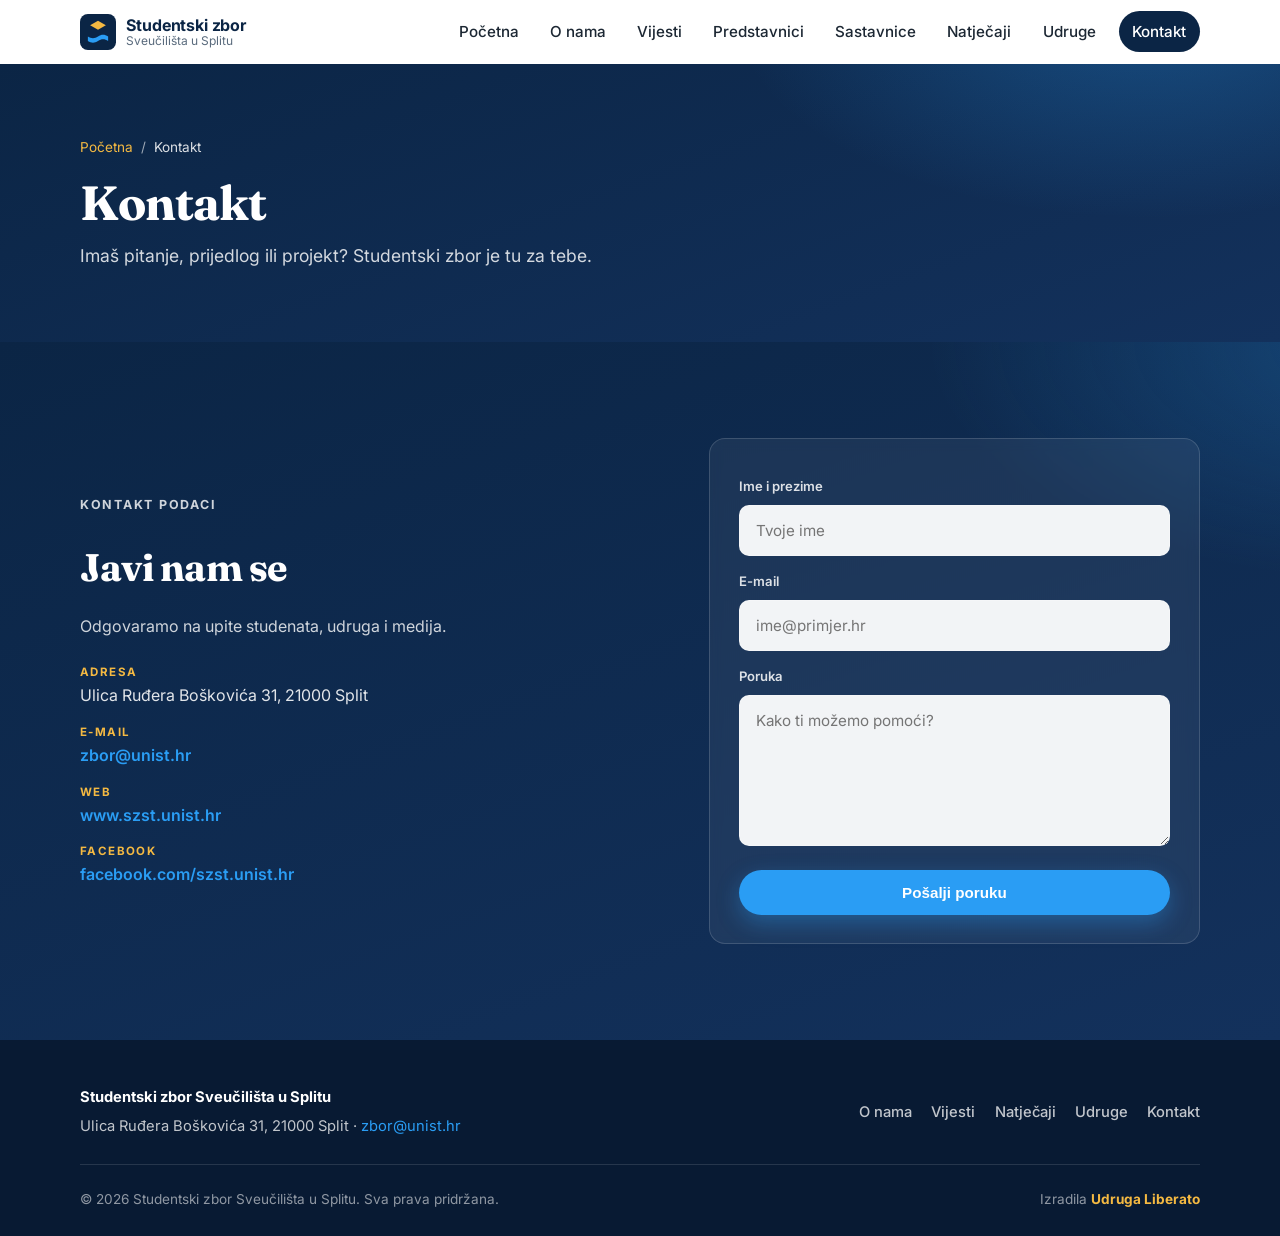
==== kontakt/index.html @ 6fcb0967 "Split site into multiple pages matching original URL structure - Separate pages: /o-nama/, /vijesti/" ====
<!DOCTYPE html>
<html lang="hr">
<head>
  <meta charset="UTF-8">
  <meta name="viewport" content="width=device-width, initial-scale=1.0">

  <title>Kontakt | Studentski zbor Sveučilišta u Splitu</title>
  <meta name="description" content="Kontaktirajte Studentski zbor Sveučilišta u Splitu – Ulica Ruđera Boškovića 31, 21000 Split, e-mail zbor@unist.hr.">
  <meta name="author" content="Studentski zbor Sveučilišta u Splitu">
  <meta name="robots" content="index, follow, max-image-preview:large">
  <link rel="canonical" href="https://www.szst.unist.hr/kontakt/">
  <meta name="theme-color" content="#0b2545">

  <meta property="og:type" content="website">
  <meta property="og:site_name" content="Studentski zbor Sveučilišta u Splitu">
  <meta property="og:title" content="Kontakt | Studentski zbor Sveučilišta u Splitu">
  <meta property="og:description" content="Kontaktirajte Studentski zbor Sveučilišta u Splitu – Ulica Ruđera Boškovića 31, 21000 Split, e-mail zbor@unist.hr.">
  <meta property="og:url" content="https://www.szst.unist.hr/kontakt/">
  <meta property="og:locale" content="hr_HR">

  <meta name="twitter:card" content="summary">
  <meta name="twitter:title" content="Kontakt | Studentski zbor Sveučilišta u Splitu">
  <meta name="twitter:description" content="Kontaktirajte Studentski zbor Sveučilišta u Splitu – Ulica Ruđera Boškovića 31, 21000 Split, e-mail zbor@unist.hr.">

  <link rel="icon" href="data:image/svg+xml,%3Csvg xmlns='http://www.w3.org/2000/svg' viewBox='0 0 64 64'%3E%3Crect width='64' height='64' rx='14' fill='%230b2545'/%3E%3Cpath d='M14 40c6 4 12 4 18 0s12-4 18 0v8c-6-4-12-4-18 0s-12 4-18 0z' fill='%232a9df4'/%3E%3Cpath d='M32 12l14 8-14 8-14-8z' fill='%23f4b942'/%3E%3C/svg%3E">

  <link rel="preconnect" href="https://fonts.googleapis.com">
  <link rel="preconnect" href="https://fonts.gstatic.com" crossorigin>
  <link href="https://fonts.googleapis.com/css2?family=Inter:wght@400;500;600;700;800&family=Fraunces:opsz,wght@9..144,600;9..144,700&display=swap" rel="stylesheet">

  <link rel="stylesheet" href="../css/style.css">
</head>
<body>

  <a class="skip-link" href="#main">Preskoči na sadržaj</a>

  <header class="site-header" id="top">
    <nav class="nav container" aria-label="Glavna navigacija">
      <a class="brand" href="../">
        <span class="brand-mark" aria-hidden="true">
          <svg viewBox="0 0 64 64" width="36" height="36" role="img" aria-label="SZST logotip">
            <rect width="64" height="64" rx="14" fill="#0b2545"/>
            <path d="M14 40c6 4 12 4 18 0s12-4 18 0v8c-6-4-12-4-18 0s-12 4-18 0z" fill="#2a9df4"/>
            <path d="M32 12l14 8-14 8-14-8z" fill="#f4b942"/>
          </svg>
        </span>
        <span class="brand-text">
          <strong>Studentski zbor</strong>
          <small>Sveučilišta u Splitu</small>
        </span>
      </a>

      <button class="nav-toggle" aria-expanded="false" aria-controls="nav-menu" aria-label="Otvori izbornik">
        <span></span><span></span><span></span>
      </button>

      <ul class="nav-menu" id="nav-menu">
        <li><a href="../">Početna</a></li>
        <li><a href="../o-nama/">O nama</a></li>
        <li><a href="../vijesti/">Vijesti</a></li>
        <li><a href="../studentski-predstavnici/">Predstavnici</a></li>
        <li><a href="../sastavnice/">Sastavnice</a></li>
        <li><a href="../natjecaji/">Natječaji</a></li>
        <li><a href="../udruge/">Udruge</a></li>
        <li><a href="../kontakt/" class="nav-cta active">Kontakt</a></li>
      </ul>
    </nav>
  </header>

    <section class="page-hero">
      <div class="container">
        <nav class="breadcrumbs" aria-label="Putanja">
          <a href="../">Početna</a> <span aria-hidden="true">/</span> <span>Kontakt</span>
        </nav>
        <h1 class="reveal">Kontakt</h1>
        <p class="lead reveal">Imaš pitanje, prijedlog ili projekt? Studentski zbor je tu za tebe.</p>
      </div>
    </section>

    <main id="main">

    <section class="section section-dark section-contact">
      <div class="container split">
        <div class="split-copy reveal">
          <p class="eyebrow eyebrow-light">Kontakt podaci</p>
          <h2>Javi nam se</h2>
          <p>Odgovaramo na upite studenata, udruga i medija.</p>

          <address class="contact-list">
            <p>
              <span class="contact-label">Adresa</span>
              Ulica Ruđera Boškovića 31, 21000 Split
            </p>
            <p>
              <span class="contact-label">E-mail</span>
              <a href="mailto:zbor@unist.hr">zbor@unist.hr</a>
            </p>
            <p>
              <span class="contact-label">Web</span>
              <a href="https://www.szst.unist.hr/" rel="noopener">www.szst.unist.hr</a>
            </p>
            <p>
              <span class="contact-label">Facebook</span>
              <a href="https://www.facebook.com/szst.unist.hr/" rel="noopener" target="_blank">facebook.com/szst.unist.hr</a>
            </p>
          </address>
        </div>

        <form class="contact-form reveal" action="mailto:zbor@unist.hr" method="post" enctype="text/plain">
          <label for="ime">Ime i prezime</label>
          <input id="ime" name="ime" type="text" placeholder="Tvoje ime" required autocomplete="name">

          <label for="email">E-mail</label>
          <input id="email" name="email" type="email" placeholder="ime@primjer.hr" required autocomplete="email">

          <label for="poruka">Poruka</label>
          <textarea id="poruka" name="poruka" rows="5" placeholder="Kako ti možemo pomoći?" required></textarea>

          <button class="btn btn-primary btn-block" type="submit">Pošalji poruku</button>
        </form>
      </div>
    </section>

    </main>

  <footer class="site-footer">
    <div class="container footer-grid">
      <div class="footer-brand">
        <strong>Studentski zbor Sveučilišta u Splitu</strong>
        <p>Ulica Ruđera Boškovića 31, 21000 Split · <a href="mailto:zbor@unist.hr">zbor@unist.hr</a></p>
      </div>
      <nav class="footer-nav" aria-label="Navigacija podnožja">
        <a href="../o-nama/">O nama</a>
        <a href="../vijesti/">Vijesti</a>
        <a href="../natjecaji/">Natječaji</a>
        <a href="../udruge/">Udruge</a>
        <a href="../kontakt/">Kontakt</a>
      </nav>
    </div>
    <div class="container footer-bottom">
      <p>© <span id="year">2026</span> Studentski zbor Sveučilišta u Splitu. Sva prava pridržana.</p>
      <p class="credit">Izradila <a href="https://udruga-liberato.hr/" target="_blank" rel="noopener">Udruga Liberato</a></p>
    </div>
  </footer>

  <script src="../js/main.js" defer></script>
</body>
</html>
---- css/style.css ----
/* ============================================================
   Studentski zbor Sveučilišta u Splitu — redesign
   ============================================================ */

:root {
  --navy: #0b2545;
  --navy-800: #13315c;
  --azure: #2a9df4;
  --azure-dark: #1272ba;
  --gold: #f4b942;
  --ink: #1c2733;
  --muted: #5a6b7d;
  --bg: #ffffff;
  --bg-alt: #f6f8fb;
  --line: #e3e9f0;
  --radius: 16px;
  --shadow: 0 10px 30px rgba(11, 37, 69, 0.08);
  --shadow-lg: 0 20px 50px rgba(11, 37, 69, 0.14);
  --font-body: "Inter", system-ui, -apple-system, "Segoe UI", sans-serif;
  --font-display: "Fraunces", Georgia, serif;
}

* { box-sizing: border-box; margin: 0; padding: 0; }

html { scroll-behavior: smooth; }

body {
  font-family: var(--font-body);
  color: var(--ink);
  background: var(--bg);
  line-height: 1.65;
  -webkit-font-smoothing: antialiased;
}

img, svg { display: block; max-width: 100%; }

a { color: var(--azure-dark); text-decoration: none; }
a:hover { text-decoration: underline; }

.container {
  width: min(1120px, 100% - 2.5rem);
  margin-inline: auto;
}

/* ---------- Accessibility ---------- */
.skip-link {
  position: absolute;
  left: -999px;
  top: 0;
  background: var(--gold);
  color: var(--navy);
  padding: 0.6rem 1rem;
  border-radius: 0 0 8px 0;
  z-index: 100;
  font-weight: 600;
}
.skip-link:focus { left: 0; }

:focus-visible {
  outline: 3px solid var(--azure);
  outline-offset: 2px;
  border-radius: 4px;
}

/* ---------- Header / Nav ---------- */
.site-header {
  position: sticky;
  top: 0;
  z-index: 50;
  background: rgba(255, 255, 255, 0.92);
  backdrop-filter: blur(10px);
  border-bottom: 1px solid transparent;
  transition: border-color 0.25s, box-shadow 0.25s;
}
.site-header.scrolled {
  border-color: var(--line);
  box-shadow: 0 4px 20px rgba(11, 37, 69, 0.06);
}

.nav {
  display: flex;
  align-items: center;
  justify-content: space-between;
  gap: 1rem;
  padding-block: 0.7rem;
}

.brand {
  display: flex;
  align-items: center;
  gap: 0.65rem;
  color: var(--navy);
}
.brand:hover { text-decoration: none; }
.brand-text { display: flex; flex-direction: column; line-height: 1.15; }
.brand-text strong { font-size: 1rem; letter-spacing: -0.01em; }
.brand-text small { font-size: 0.75rem; color: var(--muted); }

.nav-menu {
  display: flex;
  align-items: center;
  gap: 0.25rem;
  list-style: none;
}
.nav-menu a {
  display: block;
  padding: 0.5rem 0.85rem;
  border-radius: 999px;
  color: var(--ink);
  font-weight: 500;
  font-size: 0.95rem;
  transition: background 0.2s, color 0.2s;
}
.nav-menu a:hover { background: var(--bg-alt); text-decoration: none; }
.nav-menu a.active { color: var(--azure-dark); }
.nav-menu a.nav-cta {
  background: var(--navy);
  color: #fff;
  margin-left: 0.35rem;
}
.nav-menu a.nav-cta:hover { background: var(--navy-800); }

.nav-toggle {
  display: none;
  flex-direction: column;
  justify-content: center;
  gap: 5px;
  width: 44px;
  height: 44px;
  padding: 10px;
  background: none;
  border: 1px solid var(--line);
  border-radius: 10px;
  cursor: pointer;
}
.nav-toggle span {
  height: 2px;
  background: var(--navy);
  border-radius: 2px;
  transition: transform 0.25s, opacity 0.25s;
}
.nav-toggle[aria-expanded="true"] span:nth-child(1) { transform: translateY(7px) rotate(45deg); }
.nav-toggle[aria-expanded="true"] span:nth-child(2) { opacity: 0; }
.nav-toggle[aria-expanded="true"] span:nth-child(3) { transform: translateY(-7px) rotate(-45deg); }

/* ---------- Hero ---------- */
.hero {
  position: relative;
  color: #fff;
  background:
    radial-gradient(900px 500px at 85% -10%, rgba(42, 157, 244, 0.35), transparent 60%),
    radial-gradient(700px 400px at -10% 110%, rgba(244, 185, 66, 0.18), transparent 55%),
    linear-gradient(160deg, var(--navy) 0%, var(--navy-800) 100%);
  padding: clamp(4rem, 9vw, 7rem) 0 clamp(5rem, 10vw, 8rem);
  overflow: hidden;
}

.hero-inner {
  display: grid;
  grid-template-columns: 1.4fr 1fr;
  gap: clamp(2rem, 5vw, 4rem);
  align-items: center;
}

.eyebrow {
  text-transform: uppercase;
  letter-spacing: 0.14em;
  font-size: 0.78rem;
  font-weight: 700;
  color: var(--gold);
  margin-bottom: 0.9rem;
}
.eyebrow-light { color: var(--gold); }

.hero h1 {
  font-family: var(--font-display);
  font-size: clamp(2.2rem, 5vw, 3.6rem);
  line-height: 1.1;
  letter-spacing: -0.02em;
  margin-bottom: 1.2rem;
}
.hero .accent { color: var(--azure); }

.hero .lead {
  font-size: clamp(1rem, 1.6vw, 1.15rem);
  color: rgba(255, 255, 255, 0.85);
  max-width: 34rem;
  margin-bottom: 1.8rem;
}

.hero-actions { display: flex; flex-wrap: wrap; gap: 0.8rem; }

.hero-stats {
  display: grid;
  gap: 1rem;
}
.stat {
  background: rgba(255, 255, 255, 0.07);
  border: 1px solid rgba(255, 255, 255, 0.14);
  border-radius: var(--radius);
  padding: 1.1rem 1.4rem;
  backdrop-filter: blur(6px);
}
.stat dd {
  font-family: var(--font-display);
  font-size: 2rem;
  font-weight: 700;
  color: #fff;
}
.stat dt {
  font-size: 0.8rem;
  text-transform: uppercase;
  letter-spacing: 0.1em;
  color: rgba(255, 255, 255, 0.65);
}

.hero-wave {
  position: absolute;
  inset-inline: 0;
  bottom: -1px;
  line-height: 0;
}
.hero-wave svg { width: 100%; height: clamp(40px, 6vw, 90px); }

/* ---------- Page hero (unutarnje stranice) ---------- */
.page-hero {
  color: #fff;
  background:
    radial-gradient(700px 350px at 90% -20%, rgba(42, 157, 244, 0.3), transparent 60%),
    linear-gradient(160deg, var(--navy) 0%, var(--navy-800) 100%);
  padding: clamp(2.8rem, 6vw, 4.5rem) 0;
}
.page-hero h1 {
  font-family: var(--font-display);
  font-size: clamp(2rem, 4.5vw, 3rem);
  letter-spacing: -0.02em;
  line-height: 1.12;
  margin-bottom: 0.7rem;
}
.page-hero .lead {
  color: rgba(255, 255, 255, 0.82);
  max-width: 38rem;
  font-size: clamp(1rem, 1.5vw, 1.1rem);
}

.breadcrumbs {
  font-size: 0.85rem;
  color: rgba(255, 255, 255, 0.6);
  margin-bottom: 1.1rem;
  display: flex;
  gap: 0.5rem;
  flex-wrap: wrap;
}
.breadcrumbs a { color: var(--gold); }
.breadcrumbs span:last-child { color: rgba(255, 255, 255, 0.85); }

/* ---------- Buttons ---------- */
.btn {
  display: inline-block;
  padding: 0.75rem 1.5rem;
  border-radius: 999px;
  font-weight: 600;
  font-size: 0.95rem;
  border: 2px solid transparent;
  cursor: pointer;
  transition: transform 0.15s, box-shadow 0.15s, background 0.2s;
}
.btn:hover { text-decoration: none; transform: translateY(-2px); }

.btn-primary {
  background: var(--azure);
  color: #fff;
  box-shadow: 0 8px 22px rgba(42, 157, 244, 0.35);
}
.btn-primary:hover { background: var(--azure-dark); }

.btn-ghost {
  border-color: rgba(255, 255, 255, 0.4);
  color: #fff;
}
.btn-ghost:hover { border-color: #fff; background: rgba(255, 255, 255, 0.08); }

.btn-small {
  padding: 0.5rem 1.1rem;
  font-size: 0.85rem;
  background: var(--bg-alt);
  color: var(--navy);
  border: 1px solid var(--line);
  white-space: nowrap;
}
.btn-small:hover { background: #eaf1f8; }

.btn-block { width: 100%; }

.btn-outline {
  border-color: var(--line);
  color: var(--navy);
  background: var(--bg);
}
.btn-outline:hover { border-color: var(--azure); }

.section-more { margin-top: 2rem; }

/* ---------- Sections ---------- */
.section { padding: clamp(3.5rem, 8vw, 6rem) 0; }
.section-alt { background: var(--bg-alt); }

.section-head {
  max-width: 40rem;
  margin-bottom: clamp(2rem, 4vw, 3rem);
}
.section-head h2 {
  font-family: var(--font-display);
  font-size: clamp(1.7rem, 3.5vw, 2.4rem);
  letter-spacing: -0.02em;
  color: var(--navy);
  margin-bottom: 0.7rem;
}
.section-head .eyebrow { color: var(--azure-dark); }
.section-sub { color: var(--muted); }

/* ---------- Grids & cards ---------- */
.grid { display: grid; gap: 1.4rem; }
.grid-3 { grid-template-columns: repeat(3, 1fr); }

.card {
  background: var(--bg);
  border: 1px solid var(--line);
  border-radius: var(--radius);
  padding: 1.8rem 1.6rem;
  box-shadow: var(--shadow);
  transition: transform 0.2s, box-shadow 0.2s;
}
.card:hover { transform: translateY(-4px); box-shadow: var(--shadow-lg); }
.card h3 { color: var(--navy); margin-bottom: 0.5rem; font-size: 1.1rem; }
.card p { color: var(--muted); font-size: 0.95rem; }

.card-icon {
  width: 52px;
  height: 52px;
  display: grid;
  place-items: center;
  font-size: 1.5rem;
  border-radius: 14px;
  background: linear-gradient(140deg, #e8f4fe, #fdf3dd);
  margin-bottom: 1rem;
}

/* ---------- News ---------- */
.news-card {
  display: flex;
  flex-direction: column;
  gap: 0.6rem;
  background: var(--bg);
  border: 1px solid var(--line);
  border-radius: var(--radius);
  padding: 1.6rem;
  box-shadow: var(--shadow);
  transition: transform 0.2s, box-shadow 0.2s;
}
.news-card:hover { transform: translateY(-4px); box-shadow: var(--shadow-lg); }
.news-card h3 { font-size: 1.08rem; line-height: 1.4; }
.news-card h3 a { color: var(--navy); }
.news-card p { color: var(--muted); font-size: 0.93rem; flex: 1; }

.news-tag {
  align-self: flex-start;
  font-size: 0.72rem;
  font-weight: 700;
  text-transform: uppercase;
  letter-spacing: 0.08em;
  padding: 0.3rem 0.75rem;
  border-radius: 999px;
}
.tag-natjecaj { background: #e8f4fe; color: var(--azure-dark); }
.tag-rezultati { background: #e9f8ef; color: #1b7a43; }
.tag-sport { background: #fdf3dd; color: #9a6b0a; }
.tag-izbori { background: #f3ecfd; color: #6b3fb5; }
.tag-dogadanja { background: #fdeaea; color: #b2403f; }

.news-meta { font-size: 0.83rem; color: var(--muted); }

/* ---------- Filter vijesti ---------- */
.filter-bar {
  display: flex;
  flex-wrap: wrap;
  gap: 0.5rem;
  margin-bottom: 2rem;
}
.filter-btn {
  font: inherit;
  font-size: 0.88rem;
  font-weight: 600;
  padding: 0.5rem 1.1rem;
  border-radius: 999px;
  border: 1px solid var(--line);
  background: var(--bg);
  color: var(--navy);
  cursor: pointer;
  transition: background 0.2s, border-color 0.2s, color 0.2s;
}
.filter-btn:hover { border-color: var(--azure); }
.filter-btn.active {
  background: var(--navy);
  border-color: var(--navy);
  color: #fff;
}
.filter-empty { color: var(--muted); text-align: center; padding: 2rem 0; }

/* ---------- Split sections ---------- */
.split {
  display: grid;
  grid-template-columns: 1.15fr 1fr;
  gap: clamp(2rem, 5vw, 4rem);
  align-items: center;
}
.split-copy h2 {
  font-family: var(--font-display);
  font-size: clamp(1.7rem, 3.5vw, 2.4rem);
  letter-spacing: -0.02em;
  color: var(--navy);
  margin-bottom: 0.8rem;
}
.split-copy > p { color: var(--muted); margin-bottom: 1.3rem; }
.split-copy .eyebrow { color: var(--azure-dark); }

.checklist {
  list-style: none;
  margin-bottom: 1.6rem;
  display: grid;
  gap: 0.55rem;
}
.checklist li {
  padding-left: 1.8rem;
  position: relative;
  color: var(--ink);
}
.checklist li::before {
  content: "✓";
  position: absolute;
  left: 0;
  top: 0;
  width: 1.25rem;
  height: 1.25rem;
  display: grid;
  place-items: center;
  font-size: 0.72rem;
  font-weight: 800;
  color: #fff;
  background: var(--azure);
  border-radius: 50%;
  margin-top: 0.22rem;
}

.split-panel { display: grid; gap: 1.2rem; }
.panel-card {
  display: flex;
  gap: 1rem;
  align-items: flex-start;
  background: var(--bg-alt);
  border: 1px solid var(--line);
  border-radius: var(--radius);
  padding: 1.4rem 1.5rem;
}
.panel-card:nth-child(2) { transform: translateX(1.5rem); }
.panel-emoji { font-size: 1.7rem; line-height: 1; }
.panel-card p { color: var(--muted); font-size: 0.95rem; }

/* ---------- Chips (sastavnice) ---------- */
.chips {
  list-style: none;
  display: flex;
  flex-wrap: wrap;
  gap: 0.7rem;
}
.chips li {
  background: var(--bg);
  border: 1px solid var(--line);
  border-radius: 999px;
  padding: 0.55rem 1.1rem;
  font-size: 0.9rem;
  font-weight: 500;
  color: var(--navy);
  transition: border-color 0.2s, box-shadow 0.2s, transform 0.2s;
}
.chips li:hover {
  border-color: var(--azure);
  box-shadow: 0 6px 16px rgba(42, 157, 244, 0.15);
  transform: translateY(-2px);
}

/* ---------- Natječaji ---------- */
.tenders { display: grid; gap: 1rem; }
.tender {
  display: flex;
  align-items: center;
  gap: 1.4rem;
  background: var(--bg);
  border: 1px solid var(--line);
  border-radius: var(--radius);
  padding: 1.3rem 1.6rem;
  box-shadow: var(--shadow);
}
.tender-body { flex: 1; }
.tender h3 { color: var(--navy); font-size: 1.05rem; margin-bottom: 0.2rem; }
.tender p { color: var(--muted); font-size: 0.92rem; }

.tender-status {
  flex-shrink: 0;
  font-size: 0.75rem;
  font-weight: 700;
  text-transform: uppercase;
  letter-spacing: 0.07em;
  padding: 0.4rem 0.9rem;
  border-radius: 999px;
  min-width: 90px;
  text-align: center;
}
.status-open { background: #e9f8ef; color: #1b7a43; }
.status-soon { background: #fdf3dd; color: #9a6b0a; }
.status-closed { background: #f0f2f5; color: var(--muted); }

/* ---------- Sastavnice kartice ---------- */
.sastavnica-card {
  display: flex;
  flex-direction: column;
  gap: 0.6rem;
  background: var(--bg);
  border: 1px solid var(--line);
  border-radius: var(--radius);
  padding: 1.5rem;
  box-shadow: var(--shadow);
  color: var(--navy);
  transition: transform 0.2s, box-shadow 0.2s, border-color 0.2s;
}
.sastavnica-card:hover {
  transform: translateY(-4px);
  box-shadow: var(--shadow-lg);
  border-color: var(--azure);
  text-decoration: none;
}
.sastavnica-card h3 { font-size: 1.02rem; line-height: 1.4; flex: 1; }
.sastavnica-card .card-link {
  font-size: 0.83rem;
  font-weight: 600;
  color: var(--azure-dark);
}

.badge {
  align-self: flex-start;
  font-size: 0.7rem;
  font-weight: 700;
  text-transform: uppercase;
  letter-spacing: 0.08em;
  padding: 0.28rem 0.7rem;
  border-radius: 999px;
}
.badge-fakultet { background: #e8f4fe; color: var(--azure-dark); }
.badge-akademija { background: #f3ecfd; color: #6b3fb5; }
.badge-odjel { background: #e9f8ef; color: #1b7a43; }

/* ---------- Koraci ---------- */
.steps {
  list-style: none;
  counter-reset: step;
  display: grid;
  grid-template-columns: repeat(3, 1fr);
  gap: 1.4rem;
}
.steps li {
  counter-increment: step;
  background: var(--bg);
  border: 1px solid var(--line);
  border-radius: var(--radius);
  padding: 1.7rem 1.5rem 1.5rem;
  box-shadow: var(--shadow);
  position: relative;
}
.steps li::before {
  content: counter(step);
  display: grid;
  place-items: center;
  width: 2.2rem;
  height: 2.2rem;
  border-radius: 50%;
  background: var(--azure);
  color: #fff;
  font-weight: 800;
  font-size: 1rem;
  margin-bottom: 0.9rem;
}
.steps h3 { color: var(--navy); font-size: 1.05rem; margin-bottom: 0.35rem; }
.steps p { color: var(--muted); font-size: 0.93rem; }

/* ---------- CTA banner ---------- */
.cta-banner {
  display: flex;
  align-items: center;
  justify-content: space-between;
  gap: 2rem;
  flex-wrap: wrap;
  background:
    radial-gradient(600px 300px at 100% 0%, rgba(42, 157, 244, 0.3), transparent 60%),
    linear-gradient(160deg, var(--navy) 0%, var(--navy-800) 100%);
  color: #fff;
  border-radius: calc(var(--radius) + 6px);
  padding: clamp(1.8rem, 4vw, 2.8rem) clamp(1.5rem, 4vw, 3rem);
}
.cta-banner h2 {
  font-family: var(--font-display);
  font-size: clamp(1.4rem, 3vw, 1.9rem);
  letter-spacing: -0.02em;
  margin-bottom: 0.4rem;
}
.cta-banner p { color: rgba(255, 255, 255, 0.8); max-width: 34rem; }
.cta-actions { display: flex; gap: 0.8rem; flex-wrap: wrap; }
.cta-banner .btn-outline {
  background: transparent;
  border-color: rgba(255, 255, 255, 0.4);
  color: #fff;
}
.cta-banner .btn-outline:hover { border-color: #fff; }

/* ---------- Kontakt ---------- */
.section-dark {
  background:
    radial-gradient(800px 400px at 110% 0%, rgba(42, 157, 244, 0.25), transparent 60%),
    linear-gradient(160deg, var(--navy) 0%, var(--navy-800) 100%);
  color: #fff;
}
.section-dark h2 { color: #fff; }
.section-dark .split-copy > p { color: rgba(255, 255, 255, 0.8); }

.contact-list { font-style: normal; display: grid; gap: 0.9rem; margin-top: 1.5rem; }
.contact-list p { color: rgba(255, 255, 255, 0.88); }
.contact-list a { color: var(--azure); font-weight: 600; }
.contact-label {
  display: block;
  font-size: 0.72rem;
  font-weight: 700;
  text-transform: uppercase;
  letter-spacing: 0.12em;
  color: var(--gold);
}

.contact-form {
  background: rgba(255, 255, 255, 0.06);
  border: 1px solid rgba(255, 255, 255, 0.15);
  border-radius: var(--radius);
  padding: 1.8rem;
  backdrop-filter: blur(6px);
  display: grid;
  gap: 0.45rem;
}
.contact-form label {
  font-size: 0.82rem;
  font-weight: 600;
  color: rgba(255, 255, 255, 0.85);
  margin-top: 0.5rem;
}
.contact-form input,
.contact-form textarea {
  width: 100%;
  padding: 0.75rem 1rem;
  border-radius: 10px;
  border: 1px solid rgba(255, 255, 255, 0.2);
  background: rgba(255, 255, 255, 0.95);
  color: var(--ink);
  font: inherit;
  font-size: 0.95rem;
}
.contact-form textarea { resize: vertical; }
.contact-form .btn { margin-top: 1rem; }

/* ---------- Footer ---------- */
.site-footer {
  background: #081a33;
  color: rgba(255, 255, 255, 0.75);
  padding: 2.8rem 0 1.6rem;
  font-size: 0.92rem;
}
.footer-grid {
  display: flex;
  flex-wrap: wrap;
  justify-content: space-between;
  gap: 1.5rem;
  padding-bottom: 1.6rem;
  border-bottom: 1px solid rgba(255, 255, 255, 0.12);
}
.footer-brand strong { color: #fff; display: block; margin-bottom: 0.3rem; }
.footer-brand a { color: var(--azure); }
.footer-nav { display: flex; flex-wrap: wrap; gap: 1.2rem; align-items: center; }
.footer-nav a { color: rgba(255, 255, 255, 0.75); font-weight: 500; }
.footer-nav a:hover { color: #fff; }

.footer-bottom {
  display: flex;
  flex-wrap: wrap;
  justify-content: space-between;
  gap: 0.5rem;
  padding-top: 1.4rem;
  font-size: 0.85rem;
  color: rgba(255, 255, 255, 0.55);
}
.credit a {
  color: var(--gold);
  font-weight: 700;
}
.credit a:hover { color: #ffd777; }

/* ---------- Reveal animations ---------- */
.reveal {
  opacity: 0;
  transform: translateY(24px);
  transition: opacity 0.6s ease, transform 0.6s ease;
}
.reveal.visible { opacity: 1; transform: none; }

@media (prefers-reduced-motion: reduce) {
  html { scroll-behavior: auto; }
  .reveal { opacity: 1; transform: none; transition: none; }
  .card, .news-card, .chips li, .btn { transition: none; }
}

/* ---------- Responsive ---------- */
@media (max-width: 900px) {
  .hero-inner { grid-template-columns: 1fr; }
  .hero-stats { grid-template-columns: repeat(3, 1fr); }
  .grid-3 { grid-template-columns: 1fr 1fr; }
  .split { grid-template-columns: 1fr; }
  .panel-card:nth-child(2) { transform: none; }
  .steps { grid-template-columns: 1fr; }
}

@media (max-width: 680px) {
  .grid-3 { grid-template-columns: 1fr; }
  .hero-stats { grid-template-columns: 1fr; }

  .nav-toggle { display: flex; }
  .nav-menu {
    position: absolute;
    top: 100%;
    left: 0;
    right: 0;
    flex-direction: column;
    align-items: stretch;
    gap: 0.2rem;
    background: #fff;
    border-bottom: 1px solid var(--line);
    box-shadow: 0 16px 30px rgba(11, 37, 69, 0.12);
    padding: 0.8rem 1.2rem 1.2rem;
    display: none;
  }
  .nav-menu.open { display: flex; }
  .nav-menu a { border-radius: 10px; padding: 0.7rem 0.9rem; }
  .nav-menu a.nav-cta { margin-left: 0; text-align: center; margin-top: 0.3rem; }

  .tender { flex-direction: column; align-items: flex-start; gap: 0.8rem; }
  .footer-bottom { flex-direction: column; }
}
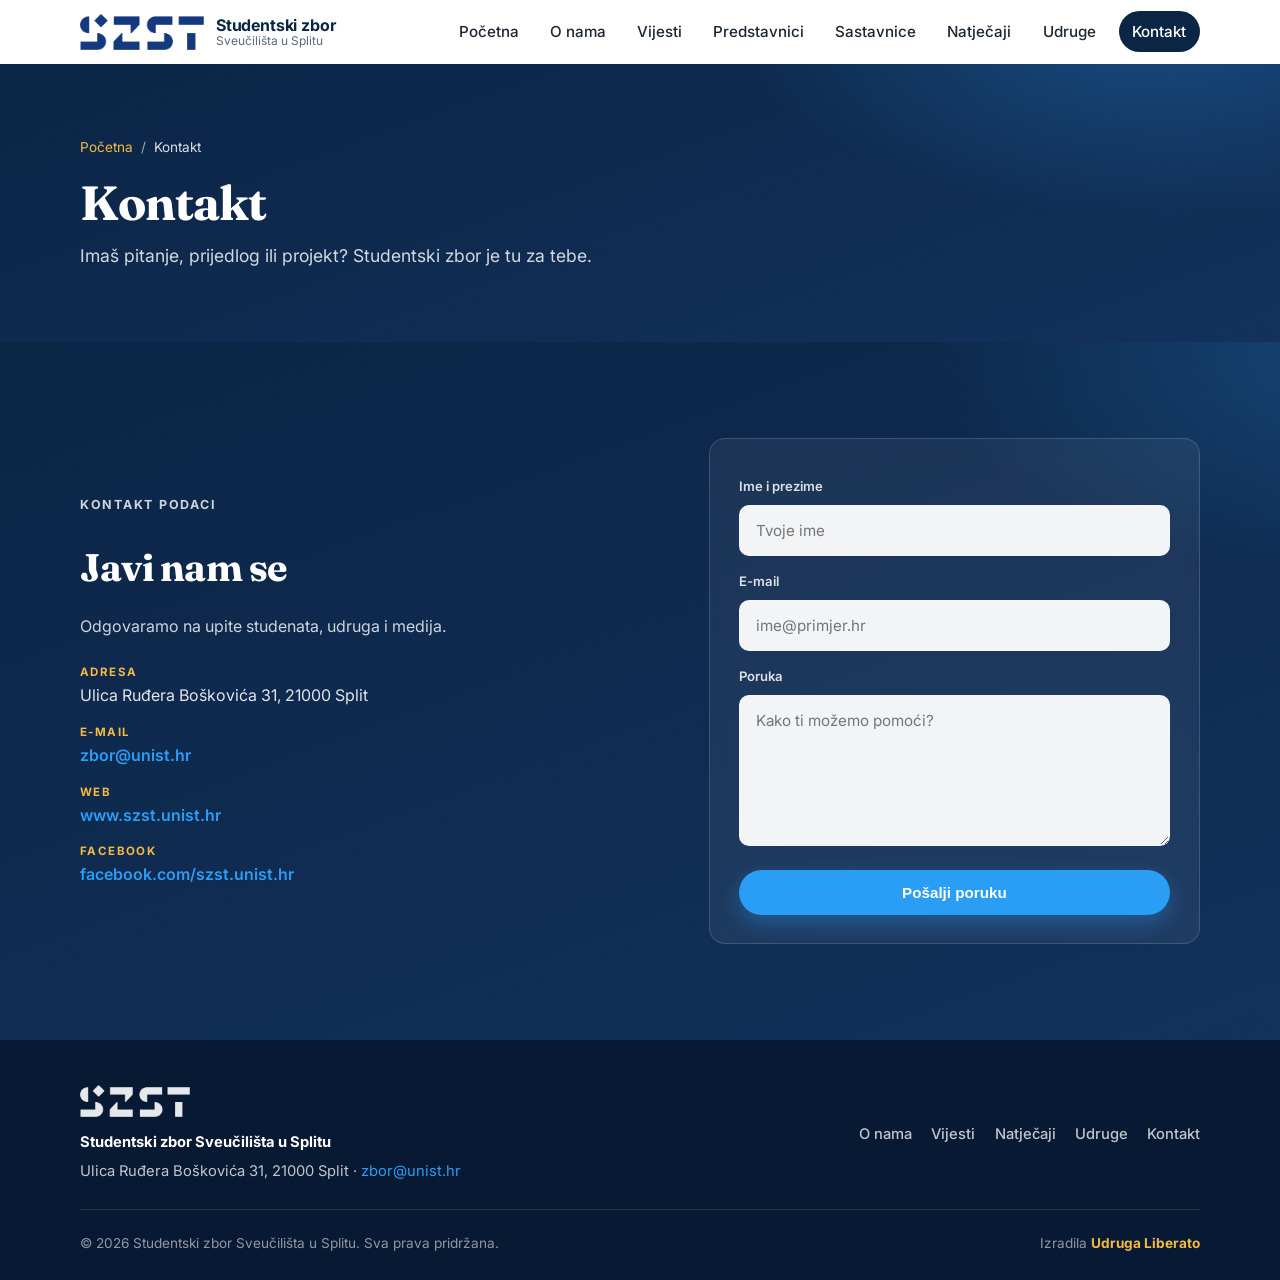
==== commit 93dba08e: "Add official SZST logo and individual blog post pages - Official SZST wordmark in header, white vari" ====
--- a/kontakt/index.html
+++ b/kontakt/index.html
@@ -9,20 +9,25 @@
   <meta name="author" content="Studentski zbor Sveučilišta u Splitu">
   <meta name="robots" content="index, follow, max-image-preview:large">
   <link rel="canonical" href="https://www.szst.unist.hr/kontakt/">
-  <meta name="theme-color" content="#0b2545">
+  <meta name="theme-color" content="#14397f">
 
   <meta property="og:type" content="website">
   <meta property="og:site_name" content="Studentski zbor Sveučilišta u Splitu">
   <meta property="og:title" content="Kontakt | Studentski zbor Sveučilišta u Splitu">
   <meta property="og:description" content="Kontaktirajte Studentski zbor Sveučilišta u Splitu – Ulica Ruđera Boškovića 31, 21000 Split, e-mail zbor@unist.hr.">
   <meta property="og:url" content="https://www.szst.unist.hr/kontakt/">
+  <meta property="og:image" content="https://www.szst.unist.hr/img/og-image.png">
+  <meta property="og:image:width" content="1200">
+  <meta property="og:image:height" content="630">
   <meta property="og:locale" content="hr_HR">
 
-  <meta name="twitter:card" content="summary">
+  <meta name="twitter:card" content="summary_large_image">
   <meta name="twitter:title" content="Kontakt | Studentski zbor Sveučilišta u Splitu">
   <meta name="twitter:description" content="Kontaktirajte Studentski zbor Sveučilišta u Splitu – Ulica Ruđera Boškovića 31, 21000 Split, e-mail zbor@unist.hr.">
+  <meta name="twitter:image" content="https://www.szst.unist.hr/img/og-image.png">
 
-  <link rel="icon" href="data:image/svg+xml,%3Csvg xmlns='http://www.w3.org/2000/svg' viewBox='0 0 64 64'%3E%3Crect width='64' height='64' rx='14' fill='%230b2545'/%3E%3Cpath d='M14 40c6 4 12 4 18 0s12-4 18 0v8c-6-4-12-4-18 0s-12 4-18 0z' fill='%232a9df4'/%3E%3Cpath d='M32 12l14 8-14 8-14-8z' fill='%23f4b942'/%3E%3C/svg%3E">
+  <link rel="icon" type="image/png" href="../img/favicon.png">
+  <link rel="apple-touch-icon" href="../img/apple-touch-icon.png">
 
   <link rel="preconnect" href="https://fonts.googleapis.com">
   <link rel="preconnect" href="https://fonts.gstatic.com" crossorigin>
@@ -37,13 +42,7 @@
   <header class="site-header" id="top">
     <nav class="nav container" aria-label="Glavna navigacija">
       <a class="brand" href="../">
-        <span class="brand-mark" aria-hidden="true">
-          <svg viewBox="0 0 64 64" width="36" height="36" role="img" aria-label="SZST logotip">
-            <rect width="64" height="64" rx="14" fill="#0b2545"/>
-            <path d="M14 40c6 4 12 4 18 0s12-4 18 0v8c-6-4-12-4-18 0s-12 4-18 0z" fill="#2a9df4"/>
-            <path d="M32 12l14 8-14 8-14-8z" fill="#f4b942"/>
-          </svg>
-        </span>
+        <img class="brand-logo" src="../img/logo.png" alt="SZST logotip" width="124" height="36">
         <span class="brand-text">
           <strong>Studentski zbor</strong>
           <small>Sveučilišta u Splitu</small>
@@ -126,6 +125,7 @@
   <footer class="site-footer">
     <div class="container footer-grid">
       <div class="footer-brand">
+        <img class="footer-logo" src="../img/logo-white.png" alt="" width="110" height="32" loading="lazy">
         <strong>Studentski zbor Sveučilišta u Splitu</strong>
         <p>Ulica Ruđera Boškovića 31, 21000 Split · <a href="mailto:zbor@unist.hr">zbor@unist.hr</a></p>
       </div>
--- a/css/style.css
+++ b/css/style.css
@@ -88,10 +88,11 @@
 .brand {
   display: flex;
   align-items: center;
-  gap: 0.65rem;
+  gap: 0.75rem;
   color: var(--navy);
 }
 .brand:hover { text-decoration: none; }
+.brand-logo { display: block; width: auto; height: 36px; }
 .brand-text { display: flex; flex-direction: column; line-height: 1.15; }
 .brand-text strong { font-size: 1rem; letter-spacing: -0.01em; }
 .brand-text small { font-size: 0.75rem; color: var(--muted); }
@@ -380,6 +381,24 @@
 
 .news-meta { font-size: 0.83rem; color: var(--muted); }
 
+/* ---------- Pojedinačna objava ---------- */
+.article-meta {
+  display: flex;
+  align-items: center;
+  gap: 0.9rem;
+  margin-bottom: 1rem;
+}
+.article-meta time { font-size: 0.9rem; color: rgba(255, 255, 255, 0.75); }
+
+.article-container { max-width: 46rem; }
+.article-body p {
+  color: var(--ink);
+  font-size: 1.05rem;
+  line-height: 1.8;
+}
+.article-body p + p { margin-top: 1.2rem; }
+.article-back { margin-top: 2.5rem; }
+
 /* ---------- Filter vijesti ---------- */
 .filter-bar {
   display: flex;
@@ -688,6 +707,7 @@
   border-bottom: 1px solid rgba(255, 255, 255, 0.12);
 }
 .footer-brand strong { color: #fff; display: block; margin-bottom: 0.3rem; }
+.footer-logo { height: 32px; width: auto; margin-bottom: 0.8rem; opacity: 0.9; }
 .footer-brand a { color: var(--azure); }
 .footer-nav { display: flex; flex-wrap: wrap; gap: 1.2rem; align-items: center; }
 .footer-nav a { color: rgba(255, 255, 255, 0.75); font-weight: 500; }
@@ -758,3 +778,7 @@
   .tender { flex-direction: column; align-items: flex-start; gap: 0.8rem; }
   .footer-bottom { flex-direction: column; }
 }
+
+@media (max-width: 440px) {
+  .brand-text { display: none; }
+}
